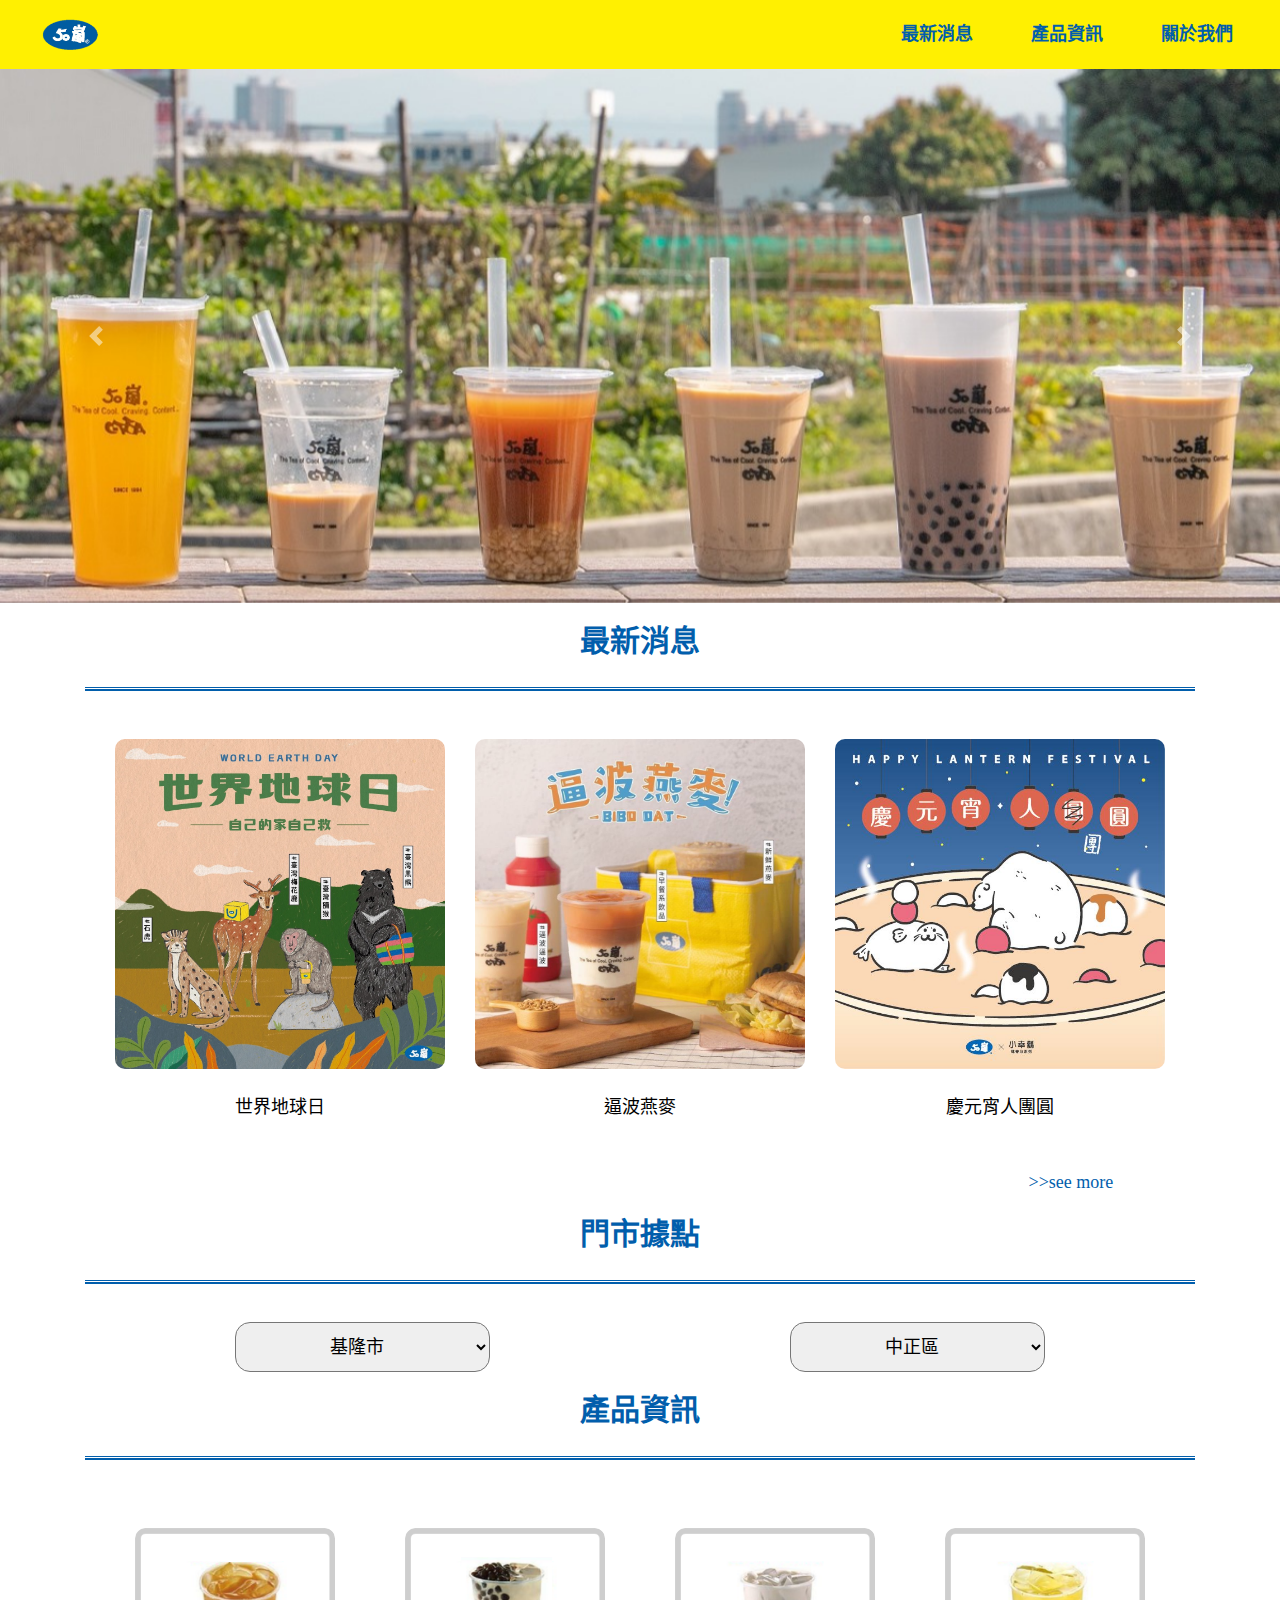
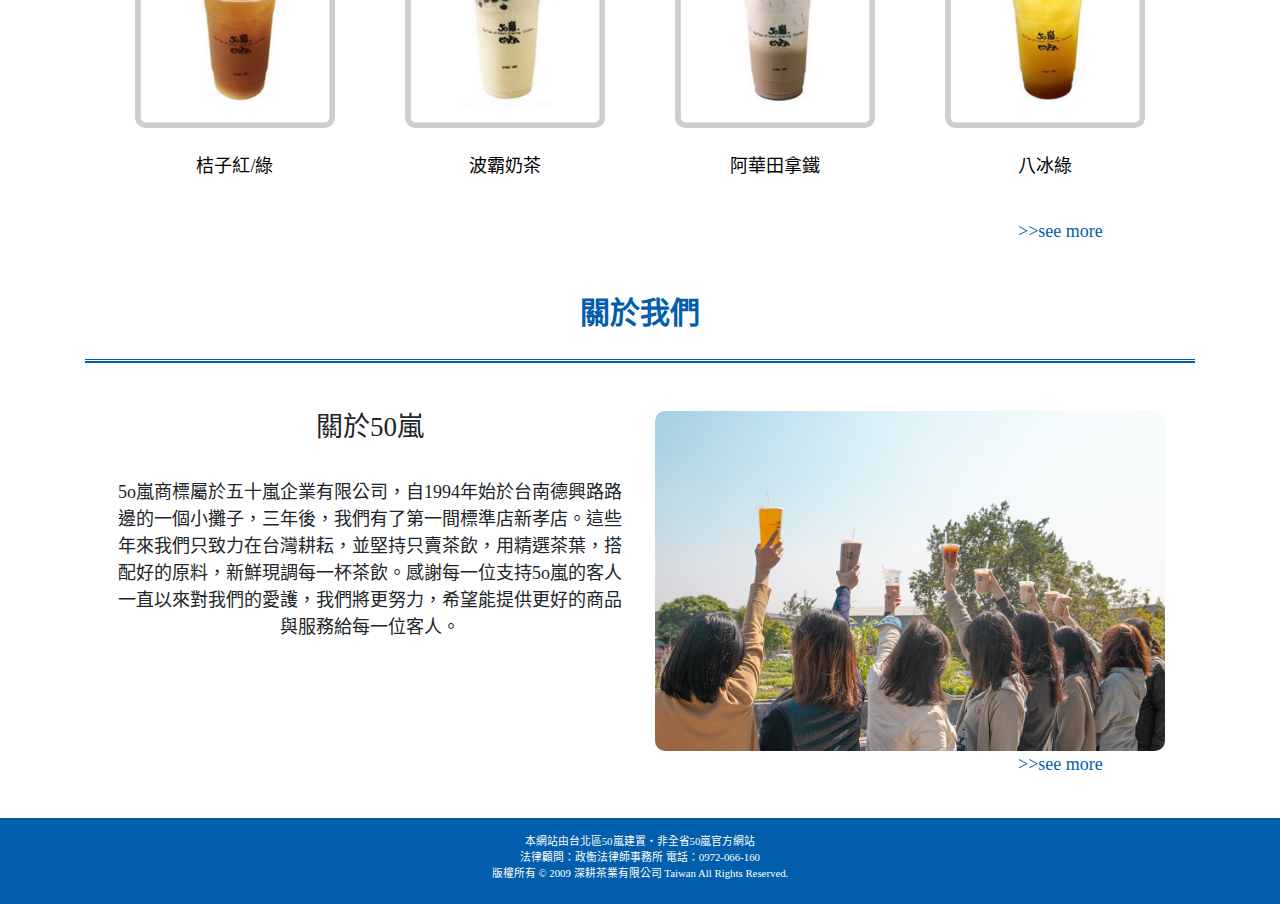
==== index.html @ 7a49700c "大修改+++" ====
<!DOCTYPE html>
<html lang="zh-TW">

<head>
    <meta charset="UTF-8">
    <!-- 手機版縮放 -->
    <meta name="viewport" content="width=device-width, initial-scale=1.0">
    <!-- css相關連結 -->
    <link href="../css/style.css" rel="stylesheet">
    <link href="../css/bootstrap.min.css" rel="stylesheet">
    <!-- title部分 -->
    <title>50嵐-深耕茶業</title>
    <link href="../images/icon.ico" type="img/x-ico" rel="icon">
    <!-- 嵌入字體 -->
    <link href="https://fonts.googleapis.com/css2?family=Noto+Serif+TC:wght@400;600&display=swap" rel="stylesheet">
</head>

<body>
    <!-- html -->
    <!-- fixed-top置頂導覽列 -->
    <!-- navbar -->
    <nav class="navbar navbar-expand-lg navbar-light">
        <a class="navbar-brand" href="./index.html"><img src="../images/50lan_logo.png"></a>
        <button class="navbar-toggler" type="button" data-toggle="collapse" data-target="#collapsibleNavbar">
            <span class="navbar-toggler-icon"></span>
        </button>
        <div class="collapse navbar-collapse" id="collapsibleNavbar">
            <ul class="navbar-nav ml-auto">
                <li class="nav-item">
                    <a class="nav-link" href="./html/news.html">最新消息</a>
                </li>
                <li class="nav-item">
                    <a class="nav-link" href="html/product.html">產品資訊</a>
                </li>
                <li class="nav-item">
                    <a class="nav-link" href="html/about.html">關於我們</a>
                </li>
            </ul>
        </div>
    </nav>
    <div class="banner">
        <div id="carouselExampleIndicators" class="carousel slide" data-ride="carousel">
            <!-- 輪播內容 -->
            <div class="carousel-inner">
                <div class="carousel-item active">
                    <img src="images/index_banner.jpg" class="d-block w-100" alt="...">
                </div>
                <div class="carousel-item ">
                    <img src="images/banner_news.jpg" class="d-block w-100" alt="...">
                </div>
                <div class="carousel-item">
                    <img src="images/banner_product.jpg" class="d-block w-100" alt="...">
                </div>
            </div>
            <!-- 左右箭頭 -->
            <a class="carousel-control-prev" href="#carouselExampleIndicators" role="button" data-slide="prev">
                <span class="carousel-control-prev-icon" aria-hidden="true"></span>
                <span class="sr-only">Previous</span>
            </a>
            <a class="carousel-control-next" href="#carouselExampleIndicators" role="button" data-slide="next">
                <span class="carousel-control-next-icon" aria-hidden="true"></span>
                <span class="sr-only">Next</span>
            </a>
        </div>
    </div>
    <!-- 最新消息 -->
    <div class="container">
        <h1 class="title">最新消息</h1>
        <hr class="hrdivider">
        <div class="row row_container">
            <div class="col-sm-4 container_pic">
                <img src="../images/news1_pic.jpg" class="img-fluid">
                <p class="p">世界地球日</p>
            </div>
            <div class="col-sm-4 container_pic">
                <img src="../images/news2_pic.jpg" class="img-fluid">
                <p class="p">逼波燕麥</p>
            </div>
            <div class="col-sm-4 container_pic">
                <img src="../images/news3_pic.jpg" class="img-fluid">
                <p class="p">慶元宵人團圓</p>
            </div>
        </div>
        <a href="./html/news.html" class="seemore">>>see more</a>
    </div>
    <!-- 門市據點 -->
    <div class="container">
        <h1 class="title">門市據點</h1>
        <hr class="hrdivider">
            <div class="selctors"> 
                <select id="city-list"></select>
                <select id="sector-list"></select>
            </div>
        </div>
    </div>
    <!-- 產品資訊 -->
    <div class="container">
        <h1 class="title">產品資訊</h1>
        <hr class="hrdivider">
        <div class="row row_container">
            <div class="col-md-3">
                <div class="card1">
                    <img src="../images/Rectangle4.png" class="img-fluid">
                    <p class="p">桔子紅/綠</p>
                </div>
            </div>
            <div class="col-md-3">
                <div class="card1">
                    <img src="../images/Rectangle5.png" class="img-fluid">
                    <p class="p">波霸奶茶</p>
                </div>
            </div>
            <div class="col-md-3">
                <div class="card1">
                    <img src="../images/Rectangle2.png" class="img-fluid">
                    <p class="p">阿華田拿鐵</p>
                </div>
            </div>
            <div class="col-md-3">
                <div class="card1">
                    <img src="../images/Rectangle3.png" class="img-fluid">
                    <p class="p">八冰綠</p>
                </div>
            </div>
            <a href="./html/product.html" class="seemore ">>>see more</a>
        </div>
    </div>
    <!-- 關於我們 -->
    <div class="container">
        <h1 class="title">關於我們</h1>
        <hr class="hrdivider">
        <div class="row row_container">
            <div class="col-md-6 text-center">
                <h4>關於50嵐</h4>
                <br>
                <p>5o嵐商標屬於五十嵐企業有限公司，自1994年始於台南德興路路邊的一個小攤子，三年後，我們有了第一間標準店新孝店。這些年來我們只致力在台灣耕耘，並堅持只賣茶飲，用精選茶葉，搭配好的原料，新鮮現調每一杯茶飲。感謝每一位支持5o嵐的客人一直以來對我們的愛護，我們將更努力，希望能提供更好的商品與服務給每一位客人。
                </p>
            </div>
            <div class="col-md-6 text-center">
                <img src="images/index_pic.jpg" class="img-fluid">
            </div>
            <a href="./html/about.html" class="seemore">>>see more</a>
        </div>
    </div>

    <!-- footer -->
    <footer class="footer_bg">
        <div>
            <p class="footer_p font">本網站由台北區50嵐建置‧非全省50嵐官方網站<br>法律顧問：政衡法律師事務所 電話：0972-066-160<br>版權所有 © 2009 深耕茶業有限公司
                Taiwan All Rights Reserved.</p>
        </div>
    </footer>
    <!-- JS連結 -->
    <script src="js/jQuery.js"></script>
    <script src="js/index.js"></script>
    <script src="js/bootstrap.min.js"></script>

</body>

</html>
---- css/style.css ----
* {
    margin: 0px;
    padding: 0px;
    outline: 0;
    box-sizing: border-box;
    font-family: "Microsoft JhengHei";
    font-size: 18px;
}
html{
	width: 100%;
}
/* navbar */
.nav-bar {
    position: sticky;
    top: 0;
    z-index: 10;
}

.navbar {
    background-color: #FFF001 !important;
}

.navbar-brand img {
    height: 40px;
    padding-left: 20px;
}

.navbar-nav li{
    padding: 0 20px;
}

.navbar-nav li a {
    color: #015EAC !important;
    font-size: 18px;
    float: right;
    text-align: left;
    text-transform: uppercase;
    font-weight: bold;
}

.navbar-toggler {
    outline: none !important;
}

.hrdivider{
    width:100%;
    border-top: 3px double #015EAC;
    border-bottom: 1px solid #015EAC;
}
.title{
    color: #015EAC;
    padding-bottom: 10px;
    font-size: 30px;
    text-align: center;
    font-weight: 900;   
}
.seemore{
	position: relative;
	left: 85%;
	text-decoration: none;
	color: #015EAC;
}
.seemore:hover{
	text-decoration: none;
}
.p{
    color: #015EAC;
    text-align: center; 
    padding-top: 25px;
    color: #000;
}
/* news */
.container{
	padding-top: 20px;
}
.row_container{
    padding: 30px;
}
.container_pic{
	border-radius: 10px;
    padding: 0 20px;
}
.img-fluid{
    border-radius: 10px;
}
/*下拉*/
.selctors{
	padding-top: 20px;
    display: flex;
    flex-direction: row;
    align-items: center;
    justify-content: center;
}
.selctors select{
    height: 50px;
    border-radius: 15px;
    text-align: center;
    text-align-last: center;
    margin-left:150px ;
    margin-right:150px ;
    width: 30%;
}
/* product */

.card1 {
	background-color: #ffffff;
	padding: 10px 10px;
	margin: 10px 10px; 
}




/* aboutus */
.about_container{
	padding: 30px;
}
/* bottom */
.footer_bg {
	margin-top: 10px;
	background-color: #015EAC;
    padding-top: 15px;
    padding-bottom: 5px;
    font-size: 70%;
    color: #fff;
    text-align: center;
}

.footer_p{
    font-size: 60%;
}
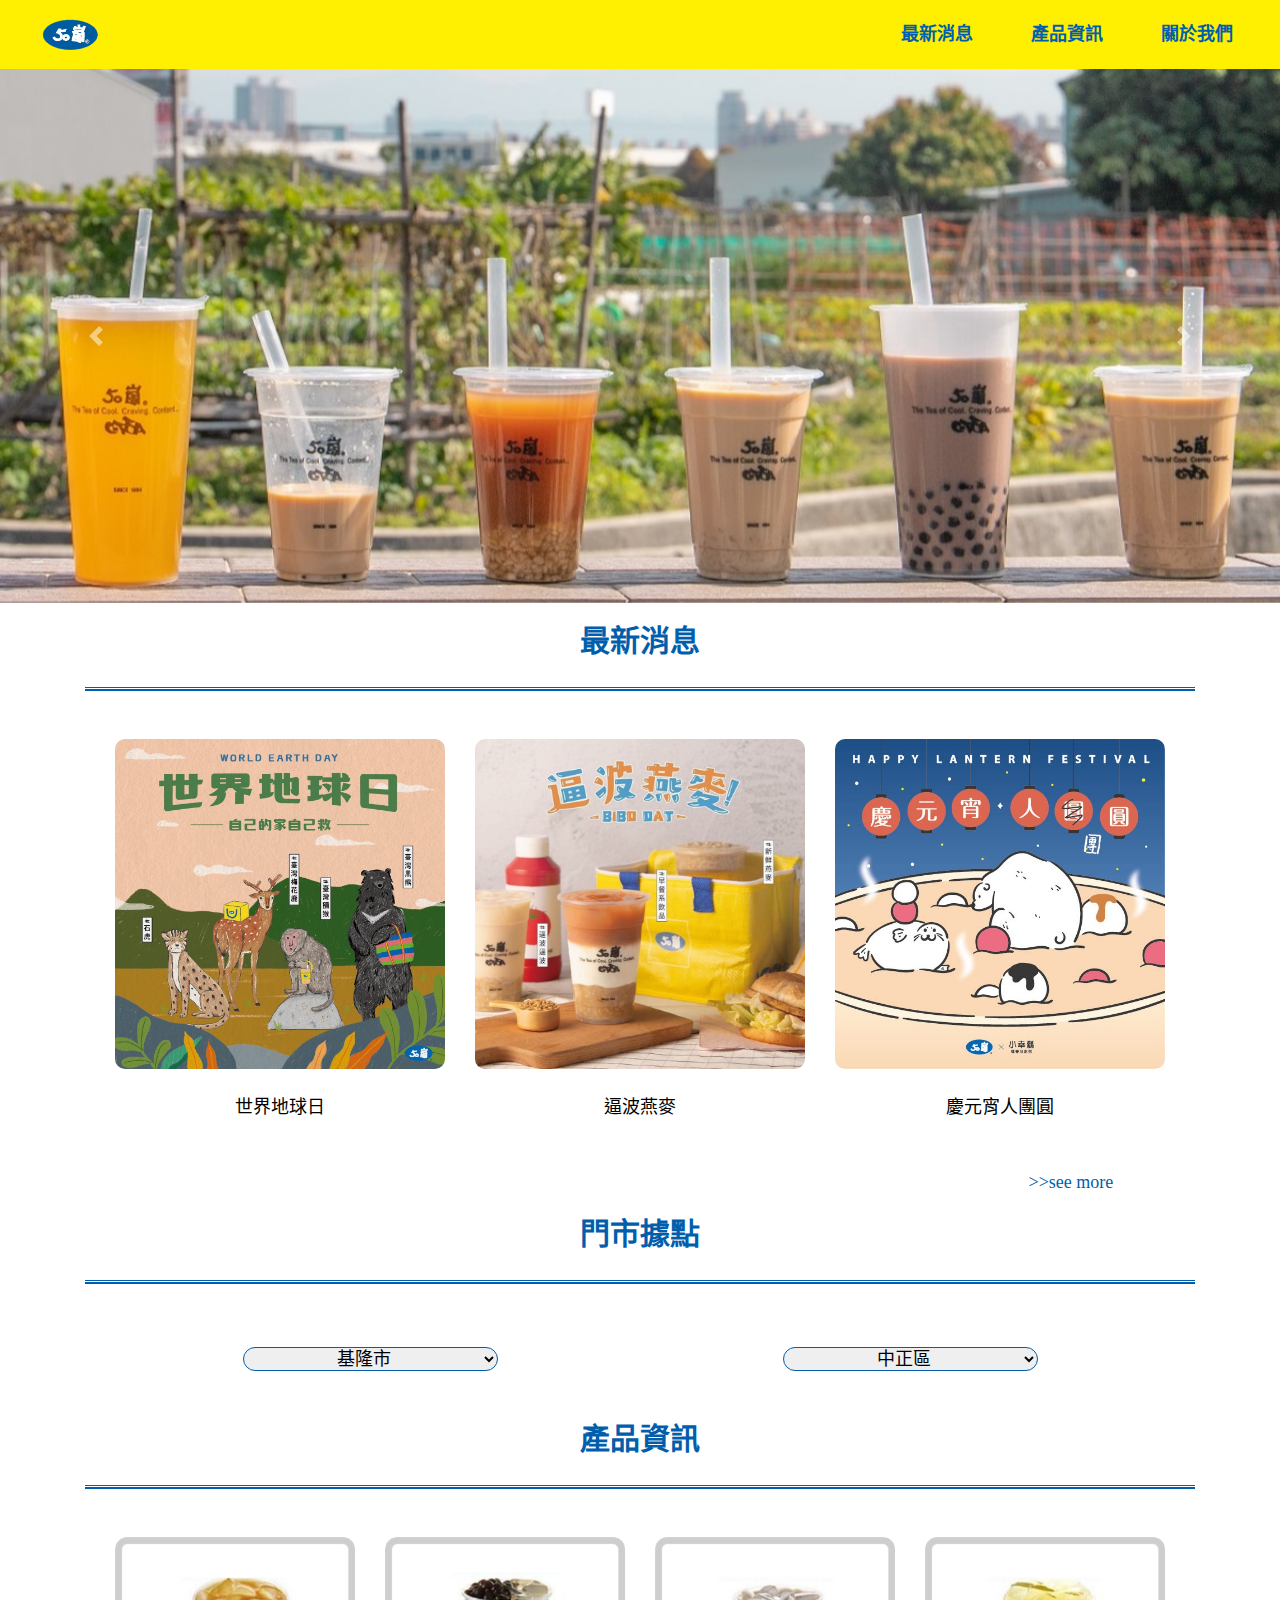
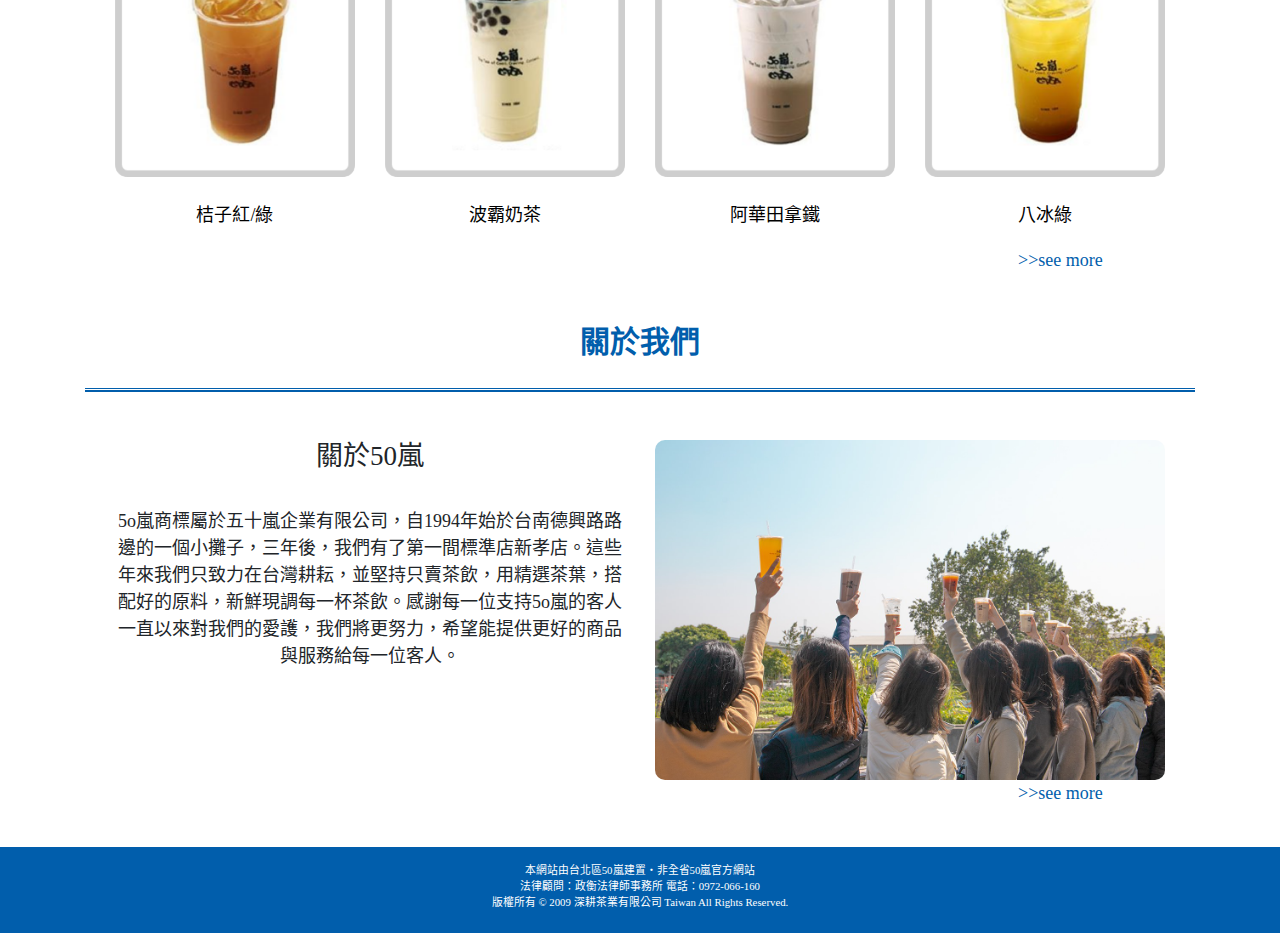
==== commit fd5735ff: "最後修正" ====
--- a/index.html
+++ b/index.html
@@ -87,11 +87,19 @@
     <div class="container">
         <h1 class="title">門市據點</h1>
         <hr class="hrdivider">
+        <div class="row row_container">
+        <div class="col-md-6">
             <div class="selctors"> 
                 <select id="city-list"></select>
-                <select id="sector-list"></select>
             </div>
         </div>
+            <div class="col-md-6">
+                <div class="selctors"> 
+                <select id="sector-list"></select>
+                </div>
+            </div>
+        </div>
+    </div>
     </div>
     <!-- 產品資訊 -->
     <div class="container">
--- a/css/style.css
+++ b/css/style.css
@@ -86,31 +86,22 @@
 }
 /*下拉*/
 .selctors{
-	padding-top: 20px;
-    display: flex;
+	padding-top: 15px;
+	display: flex;
     flex-direction: row;
     align-items: center;
     justify-content: center;
 }
 .selctors select{
-    height: 50px;
+    height: 30%;
     border-radius: 15px;
+    border-style: solid;
+    border-color: #015EAC;
+    font-family: "Microsoft JhengHei";
     text-align: center;
     text-align-last: center;
-    margin-left:150px ;
-    margin-right:150px ;
-    width: 30%;
+    width: 50%;
 }
-/* product */
-
-.card1 {
-	background-color: #ffffff;
-	padding: 10px 10px;
-	margin: 10px 10px; 
-}
-
-
-
 
 /* aboutus */
 .about_container{
